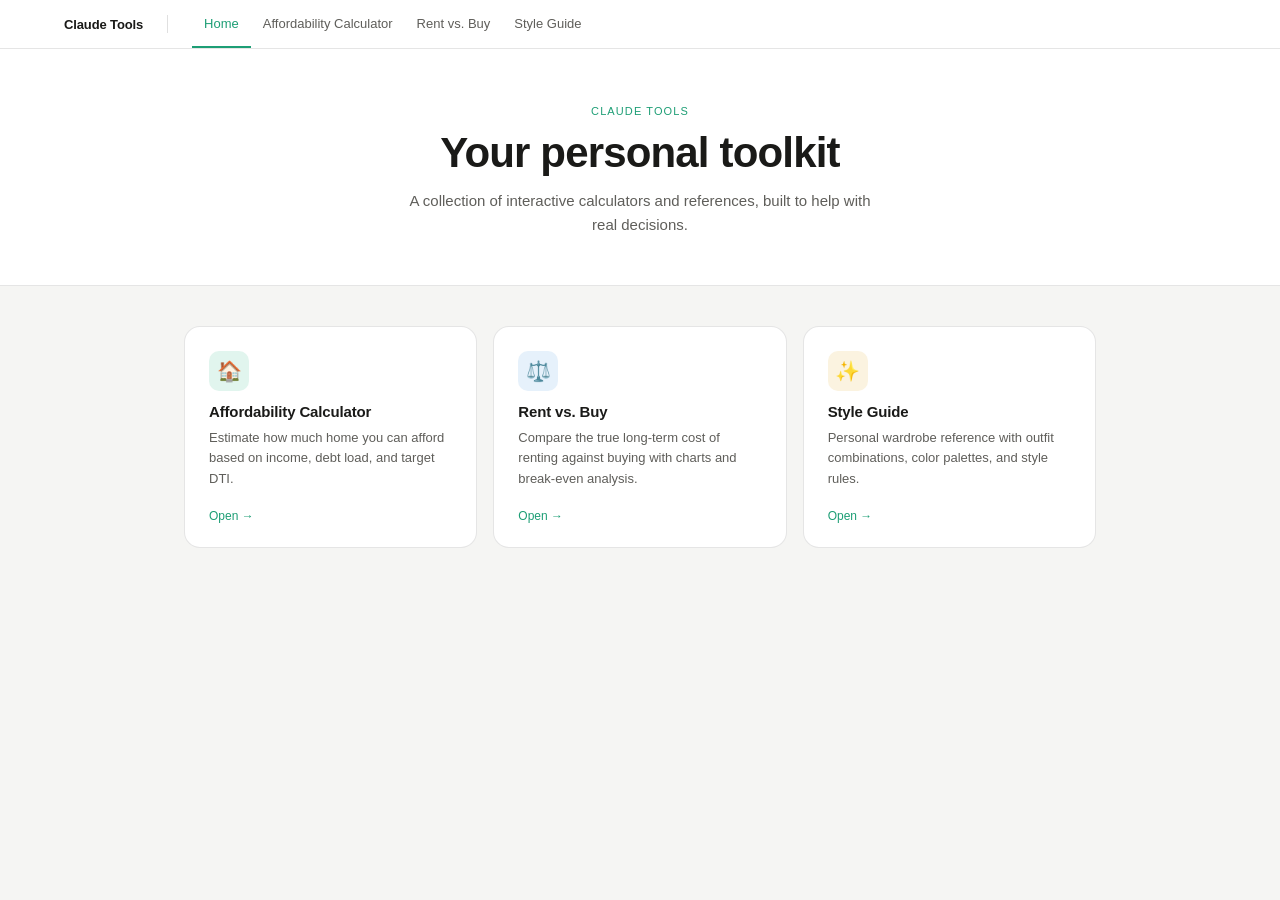
==== index.html @ 1bf618a7 "Initial commit — cohesive multi-tool site with shared navbar Wraps three existing HTML tools (home a" ====
<!DOCTYPE html>
<html lang="en">
<head>
  <meta charset="UTF-8">
  <meta name="viewport" content="width=device-width, initial-scale=1.0">
  <title>Claude Tools</title>
  <link rel="stylesheet" href="navbar.css">
  <style>
    *, *::before, *::after { box-sizing: border-box; margin: 0; padding: 0; }
    :root {
      --color-background-primary: #ffffff;
      --color-background-secondary: #f5f5f3;
      --color-text-primary: #1a1a18;
      --color-text-secondary: #5f5e5a;
      --color-text-tertiary: #888780;
      --color-border-tertiary: rgba(0,0,0,0.10);
      --font-sans: -apple-system, BlinkMacSystemFont, 'Segoe UI', sans-serif;
    }
    body {
      font-family: var(--font-sans);
      background: var(--color-background-secondary);
      color: var(--color-text-primary);
      -webkit-font-smoothing: antialiased;
    }
    .hero {
      background: var(--color-background-primary);
      border-bottom: 1px solid var(--color-border-tertiary);
      padding: 3.5rem 1.5rem 3rem;
      text-align: center;
    }
    .hero-eyebrow {
      font-size: 11px;
      font-weight: 500;
      letter-spacing: 0.1em;
      text-transform: uppercase;
      color: #1D9E75;
      margin-bottom: 0.75rem;
    }
    .hero-title {
      font-size: clamp(28px, 5vw, 42px);
      font-weight: 600;
      color: var(--color-text-primary);
      letter-spacing: -0.02em;
      line-height: 1.15;
      margin-bottom: 0.75rem;
    }
    .hero-sub {
      font-size: 15px;
      color: var(--color-text-secondary);
      max-width: 480px;
      margin: 0 auto;
      line-height: 1.6;
    }
    .grid-wrap {
      max-width: 960px;
      margin: 0 auto;
      padding: 2.5rem 1.5rem 4rem;
      display: grid;
      grid-template-columns: repeat(auto-fill, minmax(260px, 1fr));
      gap: 16px;
    }
    .tool-card {
      background: var(--color-background-primary);
      border: 1px solid var(--color-border-tertiary);
      border-radius: 16px;
      padding: 1.5rem;
      text-decoration: none;
      color: inherit;
      display: flex;
      flex-direction: column;
      gap: 0.5rem;
      transition: box-shadow 0.15s, transform 0.15s;
    }
    .tool-card:hover {
      box-shadow: 0 4px 24px rgba(0,0,0,0.08);
      transform: translateY(-2px);
    }
    .card-icon {
      width: 40px;
      height: 40px;
      border-radius: 10px;
      display: flex;
      align-items: center;
      justify-content: center;
      font-size: 20px;
      margin-bottom: 0.25rem;
    }
    .icon-green { background: #E1F5EE; }
    .icon-blue  { background: #E6F1FB; }
    .icon-gold  { background: #FBF3E0; }
    .card-title {
      font-size: 15px;
      font-weight: 600;
      color: var(--color-text-primary);
      letter-spacing: -0.01em;
    }
    .card-desc {
      font-size: 13px;
      color: var(--color-text-secondary);
      line-height: 1.55;
    }
    .card-arrow {
      margin-top: auto;
      padding-top: 0.75rem;
      font-size: 12px;
      font-weight: 500;
      color: #1D9E75;
    }
  </style>
</head>
<body>
  <!-- navbar injected by navbar.js -->
  <script src="navbar.js"></script>

  <header class="hero">
    <p class="hero-eyebrow">Claude Tools</p>
    <h1 class="hero-title">Your personal toolkit</h1>
    <p class="hero-sub">A collection of interactive calculators and references, built to help with real decisions.</p>
  </header>

  <main>
    <div class="grid-wrap">

      <a class="tool-card" href="home_affordability_calculator_v6.html">
        <div class="card-icon icon-green">🏠</div>
        <p class="card-title">Affordability Calculator</p>
        <p class="card-desc">Estimate how much home you can afford based on income, debt load, and target DTI.</p>
        <p class="card-arrow">Open →</p>
      </a>

      <a class="tool-card" href="rent_vs_buy_calculator.html">
        <div class="card-icon icon-blue">⚖️</div>
        <p class="card-title">Rent vs. Buy</p>
        <p class="card-desc">Compare the true long-term cost of renting against buying with charts and break-even analysis.</p>
        <p class="card-arrow">Open →</p>
      </a>

      <a class="tool-card" href="style_guide.html">
        <div class="card-icon icon-gold">✨</div>
        <p class="card-title">Style Guide</p>
        <p class="card-desc">Personal wardrobe reference with outfit combinations, color palettes, and style rules.</p>
        <p class="card-arrow">Open →</p>
      </a>

      <!-- ADD NEW TOOL CARDS HERE — see ADDING_APPS.md for instructions -->

    </div>
  </main>
</body>
</html>
---- navbar.css ----
/* Shared navbar — included in every tool page */
#ct-navbar {
  position: sticky;
  top: 0;
  z-index: 1000;
  background: #ffffff;
  border-bottom: 1px solid rgba(0,0,0,0.10);
  font-family: -apple-system, BlinkMacSystemFont, 'Segoe UI', sans-serif;
  -webkit-font-smoothing: antialiased;
}

#ct-navbar .ct-nav-inner {
  display: flex;
  align-items: center;
  gap: 0;
  max-width: 1200px;
  margin: 0 auto;
  padding: 0 1.5rem;
  height: 48px;
}

#ct-navbar .ct-nav-brand {
  font-size: 13px;
  font-weight: 600;
  color: #1a1a18;
  text-decoration: none;
  letter-spacing: -0.01em;
  margin-right: 1.5rem;
  white-space: nowrap;
}

#ct-navbar .ct-nav-brand:hover { color: #1D9E75; }

#ct-navbar .ct-nav-divider {
  width: 1px;
  height: 18px;
  background: rgba(0,0,0,0.12);
  margin-right: 1.5rem;
  flex-shrink: 0;
}

#ct-navbar .ct-nav-links {
  display: flex;
  align-items: center;
  gap: 0;
  list-style: none;
  margin: 0;
  padding: 0;
  flex: 1;
  overflow-x: auto;
  scrollbar-width: none;
}

#ct-navbar .ct-nav-links::-webkit-scrollbar { display: none; }

#ct-navbar .ct-nav-links li a {
  display: block;
  padding: 0 0.75rem;
  height: 48px;
  line-height: 48px;
  font-size: 13px;
  font-weight: 400;
  color: #5f5e5a;
  text-decoration: none;
  white-space: nowrap;
  border-bottom: 2px solid transparent;
  transition: color 0.15s, border-color 0.15s;
}

#ct-navbar .ct-nav-links li a:hover {
  color: #1a1a18;
  border-bottom-color: rgba(0,0,0,0.15);
}

#ct-navbar .ct-nav-links li a.ct-active {
  color: #1D9E75;
  font-weight: 500;
  border-bottom-color: #1D9E75;
}

/* Push page content down so sticky nav doesn't overlap anything
   that was already at the top */
body.ct-has-navbar {
  /* nothing needed — navbar is in-flow */
}
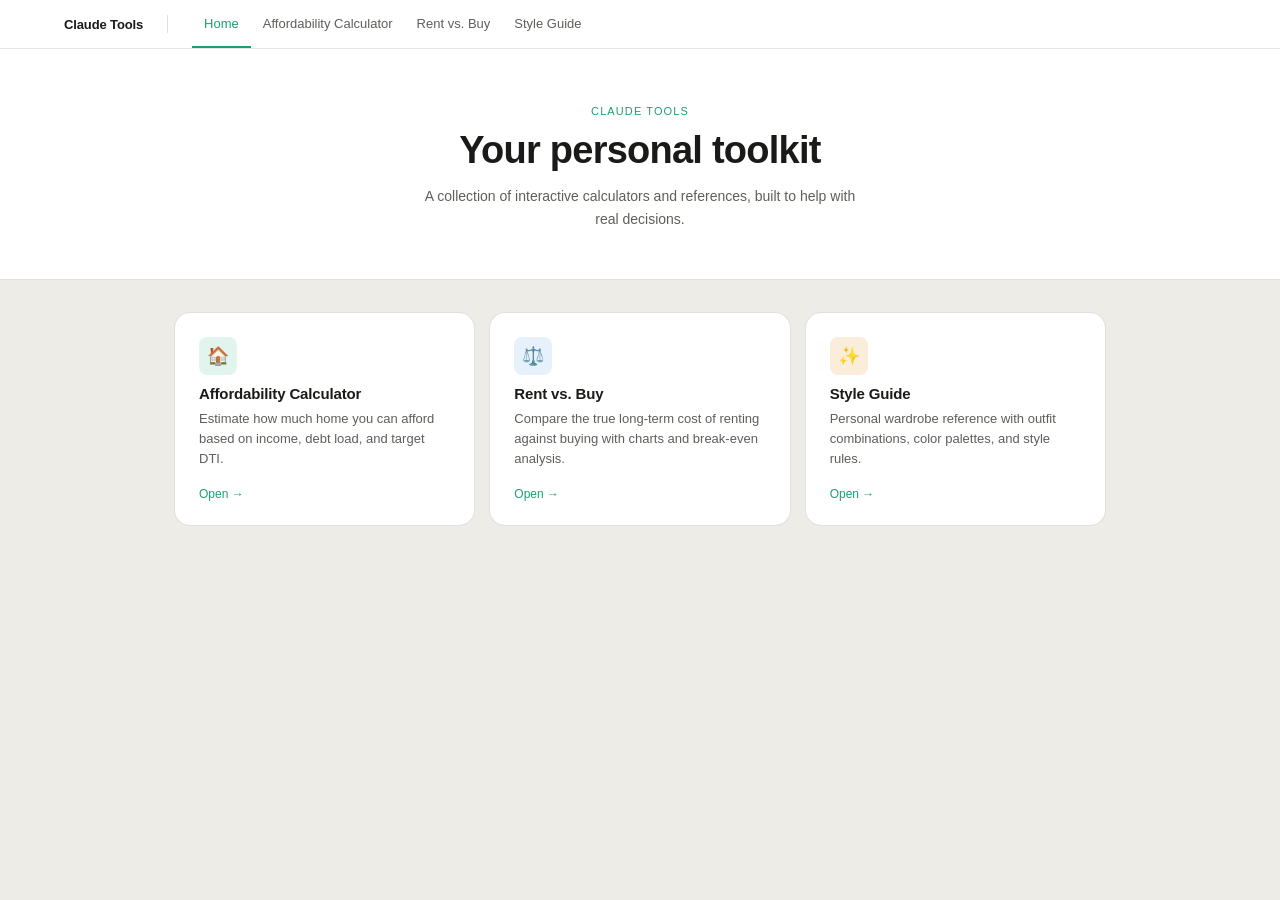
==== commit 1dc97f3c: "Unify design system across all apps to match rent-vs-buy style Extracts shared design tokens, layout" ====
--- a/index.html
+++ b/index.html
@@ -5,26 +5,11 @@
   <meta name="viewport" content="width=device-width, initial-scale=1.0">
   <title>Claude Tools</title>
   <link rel="stylesheet" href="navbar.css">
+  <link rel="stylesheet" href="styles.css">
   <style>
-    *, *::before, *::after { box-sizing: border-box; margin: 0; padding: 0; }
-    :root {
-      --color-background-primary: #ffffff;
-      --color-background-secondary: #f5f5f3;
-      --color-text-primary: #1a1a18;
-      --color-text-secondary: #5f5e5a;
-      --color-text-tertiary: #888780;
-      --color-border-tertiary: rgba(0,0,0,0.10);
-      --font-sans: -apple-system, BlinkMacSystemFont, 'Segoe UI', sans-serif;
-    }
-    body {
-      font-family: var(--font-sans);
-      background: var(--color-background-secondary);
-      color: var(--color-text-primary);
-      -webkit-font-smoothing: antialiased;
-    }
     .hero {
       background: var(--color-background-primary);
-      border-bottom: 1px solid var(--color-border-tertiary);
+      border-bottom: 0.5px solid var(--color-border-tertiary);
       padding: 3.5rem 1.5rem 3rem;
       text-align: center;
     }
@@ -33,11 +18,11 @@
       font-weight: 500;
       letter-spacing: 0.1em;
       text-transform: uppercase;
-      color: #1D9E75;
+      color: var(--color-accent);
       margin-bottom: 0.75rem;
     }
     .hero-title {
-      font-size: clamp(28px, 5vw, 42px);
+      font-size: clamp(26px, 5vw, 38px);
       font-weight: 600;
       color: var(--color-text-primary);
       letter-spacing: -0.02em;
@@ -45,49 +30,46 @@
       margin-bottom: 0.75rem;
     }
     .hero-sub {
-      font-size: 15px;
+      font-size: 14px;
       color: var(--color-text-secondary);
-      max-width: 480px;
+      max-width: 440px;
       margin: 0 auto;
-      line-height: 1.6;
+      line-height: 1.65;
     }
     .grid-wrap {
-      max-width: 960px;
+      max-width: 980px;
       margin: 0 auto;
-      padding: 2.5rem 1.5rem 4rem;
+      padding: 2rem 1.5rem 4rem;
       display: grid;
       grid-template-columns: repeat(auto-fill, minmax(260px, 1fr));
-      gap: 16px;
+      gap: 14px;
     }
     .tool-card {
       background: var(--color-background-primary);
-      border: 1px solid var(--color-border-tertiary);
-      border-radius: 16px;
+      border: 0.5px solid var(--color-border-tertiary);
+      border-radius: var(--radius-xl);
       padding: 1.5rem;
       text-decoration: none;
       color: inherit;
       display: flex;
       flex-direction: column;
-      gap: 0.5rem;
+      gap: 0.4rem;
       transition: box-shadow 0.15s, transform 0.15s;
     }
     .tool-card:hover {
-      box-shadow: 0 4px 24px rgba(0,0,0,0.08);
+      box-shadow: 0 4px 20px rgba(0,0,0,0.08);
       transform: translateY(-2px);
     }
     .card-icon {
-      width: 40px;
-      height: 40px;
-      border-radius: 10px;
+      width: 38px;
+      height: 38px;
+      border-radius: var(--radius-md);
       display: flex;
       align-items: center;
       justify-content: center;
-      font-size: 20px;
+      font-size: 18px;
       margin-bottom: 0.25rem;
     }
-    .icon-green { background: #E1F5EE; }
-    .icon-blue  { background: #E6F1FB; }
-    .icon-gold  { background: #FBF3E0; }
     .card-title {
       font-size: 15px;
       font-weight: 600;
@@ -104,12 +86,11 @@
       padding-top: 0.75rem;
       font-size: 12px;
       font-weight: 500;
-      color: #1D9E75;
+      color: var(--color-accent);
     }
   </style>
 </head>
 <body>
-  <!-- navbar injected by navbar.js -->
   <script src="navbar.js"></script>
 
   <header class="hero">
@@ -122,21 +103,21 @@
     <div class="grid-wrap">
 
       <a class="tool-card" href="home_affordability_calculator_v6.html">
-        <div class="card-icon icon-green">🏠</div>
+        <div class="card-icon tag-icon-green">🏠</div>
         <p class="card-title">Affordability Calculator</p>
         <p class="card-desc">Estimate how much home you can afford based on income, debt load, and target DTI.</p>
         <p class="card-arrow">Open →</p>
       </a>
 
       <a class="tool-card" href="rent_vs_buy_calculator.html">
-        <div class="card-icon icon-blue">⚖️</div>
+        <div class="card-icon tag-icon-blue">⚖️</div>
         <p class="card-title">Rent vs. Buy</p>
         <p class="card-desc">Compare the true long-term cost of renting against buying with charts and break-even analysis.</p>
         <p class="card-arrow">Open →</p>
       </a>
 
       <a class="tool-card" href="style_guide.html">
-        <div class="card-icon icon-gold">✨</div>
+        <div class="card-icon tag-icon-amber">✨</div>
         <p class="card-title">Style Guide</p>
         <p class="card-desc">Personal wardrobe reference with outfit combinations, color palettes, and style rules.</p>
         <p class="card-arrow">Open →</p>
--- a/styles.css
+++ b/styles.css
@@ -0,0 +1,482 @@
+/* ─── Shared design system ───────────────────────────────────────────────── */
+
+*, *::before, *::after { box-sizing: border-box; margin: 0; padding: 0; }
+
+:root {
+  --color-background-primary:   #ffffff;
+  --color-background-secondary: #f5f5f3;
+  --color-background-tertiary:  #eeece6;
+  --color-text-primary:         #1a1a18;
+  --color-text-secondary:       #5f5e5a;
+  --color-text-tertiary:        #888780;
+  --color-border-tertiary:      rgba(0,0,0,0.12);
+  --color-border-secondary:     rgba(0,0,0,0.22);
+  --color-accent:               #1D9E75;
+  --color-accent-bg:            #E1F5EE;
+  --color-accent-text:          #0F6E56;
+  --color-blue:                 #185FA5;
+  --color-blue-bg:              #E6F1FB;
+  --color-amber:                #BA7517;
+  --color-amber-bg:             #FAEEDA;
+  --color-amber-text:           #633806;
+  --color-red:                  #A32D2D;
+  --color-red-bg:               #FCEBEB;
+  --font-sans: -apple-system, BlinkMacSystemFont, 'Segoe UI', sans-serif;
+  --radius-sm: 6px;
+  --radius-md: 8px;
+  --radius-lg: 12px;
+  --radius-xl: 16px;
+}
+
+@media (prefers-color-scheme: dark) {
+  :root {
+    --color-background-primary:   #1e1e1c;
+    --color-background-secondary: #2a2a27;
+    --color-background-tertiary:  #323230;
+    --color-text-primary:         #f0ede6;
+    --color-text-secondary:       #b4b2a9;
+    --color-text-tertiary:        #888780;
+    --color-border-tertiary:      rgba(255,255,255,0.10);
+    --color-border-secondary:     rgba(255,255,255,0.18);
+    --color-accent-bg:            rgba(29,158,117,0.15);
+    --color-accent-text:          #3ecfa0;
+    --color-blue-bg:              rgba(24,95,165,0.15);
+    --color-amber-bg:             rgba(250,238,218,0.10);
+    --color-amber-text:           #e8b060;
+    --color-red-bg:               rgba(252,235,235,0.08);
+  }
+}
+
+/* ─── Base ───────────────────────────────────────────────────────────────── */
+
+body {
+  font-family: var(--font-sans);
+  background: var(--color-background-tertiary);
+  color: var(--color-text-primary);
+  min-height: 100vh;
+  -webkit-font-smoothing: antialiased;
+}
+
+.sr-only {
+  position: absolute; width: 1px; height: 1px;
+  padding: 0; margin: -1px; overflow: hidden;
+  clip: rect(0,0,0,0); border: 0;
+}
+
+/* ─── Page shell ─────────────────────────────────────────────────────────── */
+
+.page {
+  max-width: 980px;
+  margin: 0 auto;
+  padding: 2rem 1.5rem;
+}
+
+.page-header { margin-bottom: 2rem; }
+
+.page-title {
+  font-size: 22px;
+  font-weight: 500;
+  color: var(--color-text-primary);
+  margin-bottom: 4px;
+}
+
+.page-sub {
+  font-size: 14px;
+  color: var(--color-text-secondary);
+  line-height: 1.6;
+}
+
+/* ─── Sidebar + results layout ───────────────────────────────────────────── */
+
+.layout {
+  display: grid;
+  grid-template-columns: 320px 1fr;
+  gap: 24px;
+  align-items: start;
+}
+
+@media (max-width: 720px) {
+  .layout { grid-template-columns: 1fr; }
+}
+
+.results-col {
+  display: flex;
+  flex-direction: column;
+  gap: 16px;
+}
+
+/* ─── Sidebar panel ──────────────────────────────────────────────────────── */
+
+.panel {
+  background: var(--color-background-primary);
+  border: 0.5px solid var(--color-border-tertiary);
+  border-radius: var(--radius-xl);
+  padding: 1.5rem;
+  position: sticky;
+  top: 60px; /* clears navbar */
+}
+
+.panel-title {
+  font-size: 12px;
+  font-weight: 500;
+  letter-spacing: 0.07em;
+  text-transform: uppercase;
+  color: var(--color-text-tertiary);
+  margin-bottom: 1.25rem;
+}
+
+/* ─── Section label ──────────────────────────────────────────────────────── */
+
+.section-label {
+  font-size: 11px;
+  font-weight: 500;
+  letter-spacing: 0.07em;
+  text-transform: uppercase;
+  color: var(--color-text-tertiary);
+  margin-bottom: 0.875rem;
+  padding-bottom: 0.5rem;
+  border-bottom: 0.5px solid var(--color-border-tertiary);
+}
+
+/* ─── Control inputs ─────────────────────────────────────────────────────── */
+
+.ctrl { margin-bottom: 1.1rem; }
+
+.ctrl-row {
+  display: flex;
+  justify-content: space-between;
+  align-items: baseline;
+  margin-bottom: 5px;
+}
+
+.ctrl-label {
+  font-size: 13px;
+  color: var(--color-text-secondary);
+}
+
+.ctrl-value {
+  font-size: 14px;
+  font-weight: 500;
+  color: var(--color-text-primary);
+}
+
+.ctrl-hint {
+  font-size: 11px;
+  color: var(--color-text-tertiary);
+  margin-top: 3px;
+}
+
+input[type=range] {
+  width: 100%;
+  accent-color: var(--color-accent);
+  cursor: pointer;
+}
+
+/* ─── Pill ───────────────────────────────────────────────────────────────── */
+
+.pill {
+  display: inline-flex;
+  align-items: center;
+  gap: 5px;
+  font-size: 11px;
+  font-weight: 500;
+  padding: 2px 8px;
+  border-radius: 99px;
+  margin-top: 4px;
+}
+
+.pill-amber { background: var(--color-amber-bg); color: var(--color-amber-text); }
+.pill-green { background: var(--color-accent-bg); color: var(--color-accent-text); }
+.pill-red   { background: var(--color-red-bg);   color: var(--color-red); }
+
+/* ─── Divider ────────────────────────────────────────────────────────────── */
+
+.divider {
+  height: 0.5px;
+  background: var(--color-border-tertiary);
+  margin: 1rem 0;
+}
+
+/* ─── Color utilities ────────────────────────────────────────────────────── */
+
+.green  { color: var(--color-accent); }
+.tgreen { color: var(--color-accent-text); }
+.red    { color: var(--color-red); }
+.blue   { color: var(--color-blue); }
+.amber  { color: var(--color-amber); }
+.muted  { color: var(--color-text-tertiary); }
+
+/* ─── Generic card ───────────────────────────────────────────────────────── */
+
+.card {
+  background: var(--color-background-primary);
+  border: 0.5px solid var(--color-border-tertiary);
+  border-radius: var(--radius-xl);
+  padding: 1.25rem 1.5rem;
+}
+
+/* ─── Compare card (two-column breakdown) ────────────────────────────────── */
+
+.compare-card { composes: card; }
+
+.compare-grid {
+  display: grid;
+  grid-template-columns: 1fr 1fr;
+  gap: 0;
+}
+
+.compare-col { padding: 0 1rem; }
+.compare-col:first-child { padding-left: 0; border-right: 0.5px solid var(--color-border-tertiary); }
+.compare-col:last-child  { padding-right: 0; }
+
+@media (max-width: 520px) {
+  .compare-grid { grid-template-columns: 1fr; gap: 1.25rem; }
+  .compare-col  { padding: 0; }
+  .compare-col:first-child { border-right: none; border-bottom: 0.5px solid var(--color-border-tertiary); padding-bottom: 1.25rem; }
+}
+
+.compare-tag {
+  display: flex;
+  align-items: center;
+  gap: 6px;
+  font-size: 11px;
+  font-weight: 500;
+  letter-spacing: 0.07em;
+  text-transform: uppercase;
+  color: var(--color-text-tertiary);
+  margin-bottom: 0.5rem;
+}
+
+.compare-tag .dot { width: 8px; height: 8px; border-radius: 99px; flex-shrink: 0; }
+
+.compare-number {
+  font-size: 26px;
+  font-weight: 500;
+  line-height: 1.1;
+  margin-bottom: 0.25rem;
+  letter-spacing: -0.01em;
+}
+
+.compare-caption {
+  font-size: 12px;
+  color: var(--color-text-tertiary);
+  margin-bottom: 0.875rem;
+}
+
+.compare-row {
+  display: flex;
+  justify-content: space-between;
+  padding: 5px 0;
+  font-size: 12.5px;
+  border-top: 0.5px solid var(--color-border-tertiary);
+}
+
+.compare-row:first-of-type { border-top: none; padding-top: 0; }
+.compare-row .lbl { color: var(--color-text-secondary); }
+.compare-row .val { color: var(--color-text-primary); font-weight: 500; text-align: right; }
+
+/* ─── Breakdown rows (used in affordability calc) ────────────────────────── */
+
+.breakdown-rows {
+  margin-top: 12px;
+  border-top: 0.5px solid var(--color-border-tertiary);
+  padding-top: 10px;
+}
+
+.br-row {
+  display: flex;
+  justify-content: space-between;
+  align-items: center;
+  padding: 5px 0;
+}
+
+.br-label { font-size: 13px; color: var(--color-text-secondary); }
+.br-val   { font-size: 13px; font-weight: 500; color: var(--color-text-primary); }
+
+.br-total {
+  display: flex;
+  justify-content: space-between;
+  align-items: center;
+  padding-top: 10px;
+  border-top: 0.5px solid var(--color-border-tertiary);
+  margin-top: 4px;
+}
+
+.br-total-label { font-size: 14px; font-weight: 500; color: var(--color-text-primary); }
+.br-total-val   { font-size: 16px; font-weight: 500; color: var(--color-text-primary); }
+
+/* ─── Tag icon (colored square) ──────────────────────────────────────────── */
+
+.tag-icon {
+  width: 26px;
+  height: 26px;
+  border-radius: 8px;
+  display: flex;
+  align-items: center;
+  justify-content: center;
+  font-size: 14px;
+  flex-shrink: 0;
+}
+
+.tag-icon-green  { background: var(--color-accent-bg);  color: var(--color-accent-text); }
+.tag-icon-blue   { background: var(--color-blue-bg);    color: var(--color-blue); }
+.tag-icon-amber  { background: var(--color-amber-bg);   color: var(--color-amber); }
+.tag-icon-purple { background: #EEEDFE; color: #534AB7; }
+
+/* ─── Two-stat grid ──────────────────────────────────────────────────────── */
+
+.two-stat {
+  display: grid;
+  grid-template-columns: 1fr 1fr;
+  gap: 12px;
+  margin-top: 4px;
+}
+
+.stat-label {
+  font-size: 11px;
+  color: var(--color-text-tertiary);
+  text-transform: uppercase;
+  letter-spacing: 0.06em;
+  margin-bottom: 4px;
+}
+
+.stat-val {
+  font-size: 22px;
+  font-weight: 500;
+  color: var(--color-text-primary);
+}
+
+.stat-sub { font-size: 12px; color: var(--color-text-tertiary); }
+
+/* ─── Progress bar ───────────────────────────────────────────────────────── */
+
+.progress-wrap {
+  margin: 12px 0 6px;
+  height: 5px;
+  background: var(--color-background-secondary);
+  border-radius: 3px;
+  overflow: hidden;
+}
+
+.progress-fill {
+  height: 100%;
+  border-radius: 3px;
+  transition: width 0.2s, background 0.2s;
+}
+
+.progress-labels {
+  display: flex;
+  justify-content: space-between;
+  font-size: 11px;
+  color: var(--color-text-tertiary);
+}
+
+/* ─── Card tag row (icon + label) ────────────────────────────────────────── */
+
+.card-tag-row {
+  display: flex;
+  align-items: center;
+  gap: 8px;
+  margin-bottom: 12px;
+}
+
+.card-tag {
+  font-size: 11px;
+  font-weight: 500;
+  letter-spacing: 0.08em;
+  text-transform: uppercase;
+  color: var(--color-text-tertiary);
+}
+
+.card-big-val {
+  font-size: 36px;
+  font-weight: 500;
+  line-height: 1;
+  margin-bottom: 4px;
+}
+
+.card-footnote {
+  display: flex;
+  justify-content: space-between;
+  align-items: center;
+  font-size: 12px;
+  color: var(--color-text-tertiary);
+  margin-top: 8px;
+}
+
+/* ─── Hero summary card ──────────────────────────────────────────────────── */
+
+.hero-card {
+  background: var(--color-background-primary);
+  border: 0.5px solid var(--color-border-tertiary);
+  border-radius: var(--radius-xl);
+  padding: 1.5rem 1.75rem;
+}
+
+.hero-card.h-wait    { border-top: 3px solid var(--color-accent); }
+.hero-card.h-neutral { border-top: 3px solid #EF9F27; }
+.hero-card.h-buy     { border-top: 3px solid var(--color-blue); }
+
+.hero-eyebrow {
+  font-size: 11px;
+  font-weight: 500;
+  letter-spacing: 0.08em;
+  text-transform: uppercase;
+  color: var(--color-text-tertiary);
+  margin-bottom: 0.5rem;
+}
+
+.hero-number {
+  font-size: 42px;
+  font-weight: 500;
+  line-height: 1;
+  letter-spacing: -0.01em;
+  margin-bottom: 0.5rem;
+}
+
+.hero-headline {
+  font-size: 15px;
+  font-weight: 500;
+  color: var(--color-text-primary);
+  margin-bottom: 0.5rem;
+  line-height: 1.45;
+}
+
+.hero-explainer {
+  font-size: 13px;
+  color: var(--color-text-secondary);
+  line-height: 1.65;
+}
+
+/* ─── Chart card ─────────────────────────────────────────────────────────── */
+
+.chart-card {
+  background: var(--color-background-primary);
+  border: 0.5px solid var(--color-border-tertiary);
+  border-radius: var(--radius-xl);
+  padding: 1.25rem 1.5rem;
+}
+
+.chart-header {
+  display: flex;
+  justify-content: space-between;
+  align-items: center;
+  margin-bottom: 0.25rem;
+  flex-wrap: wrap;
+  gap: 8px;
+}
+
+.chart-title { font-size: 13px; font-weight: 500; color: var(--color-text-primary); }
+.chart-sub   { font-size: 11px; color: var(--color-text-tertiary); margin-bottom: 1rem; }
+
+.legend { display: flex; gap: 16px; flex-wrap: wrap; }
+
+.legend-item {
+  display: flex;
+  align-items: center;
+  gap: 6px;
+  font-size: 12px;
+  color: var(--color-text-secondary);
+}
+
+.legend-line { width: 18px; height: 2.5px; flex-shrink: 0; }
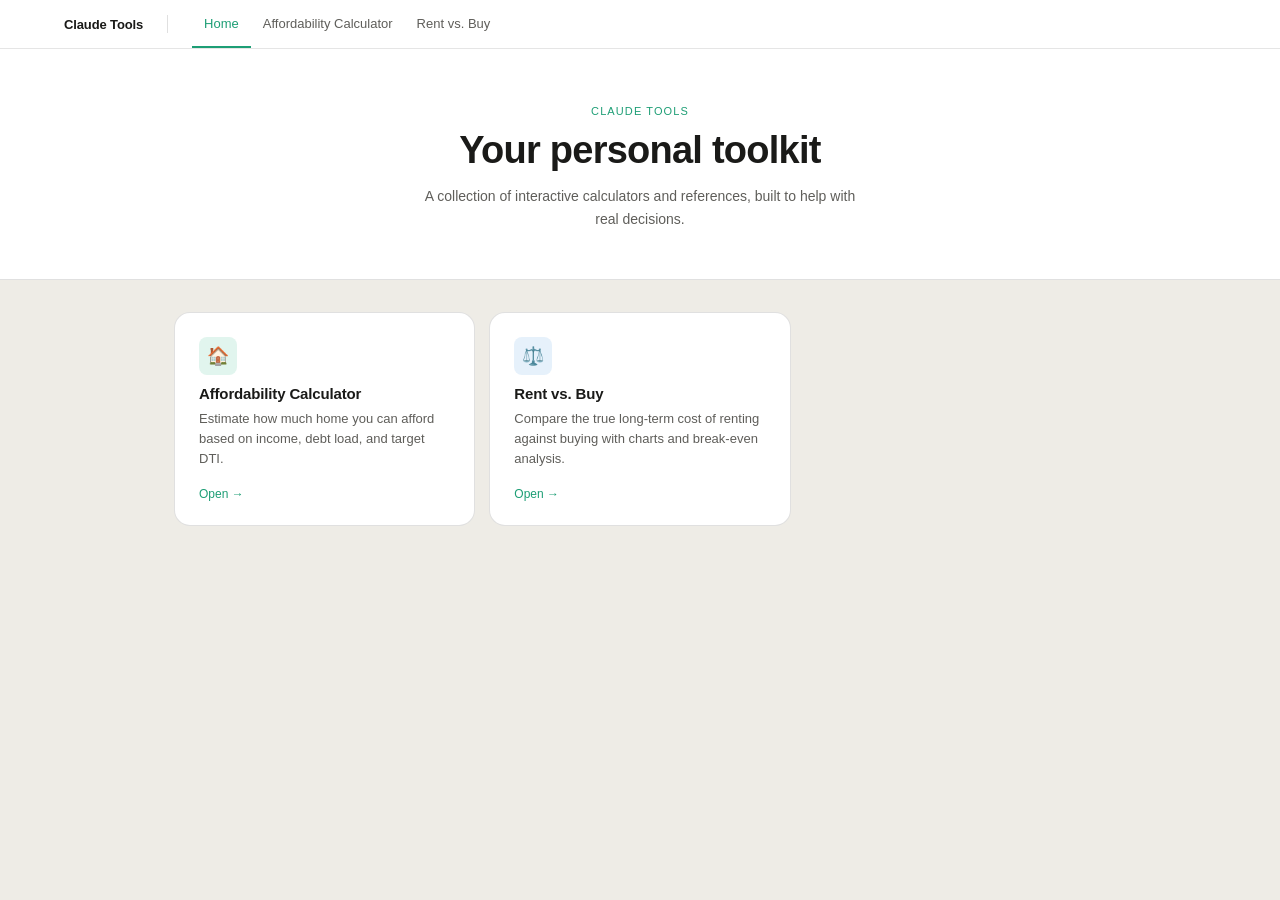
==== commit a56bec88: "Remove style guide from navbar and landing page Co-Authored-By: Claude Sonnet 4.6 <noreply@anthropic" ====
--- a/index.html
+++ b/index.html
@@ -116,13 +116,6 @@
         <p class="card-arrow">Open →</p>
       </a>
 
-      <a class="tool-card" href="style_guide.html">
-        <div class="card-icon tag-icon-amber">✨</div>
-        <p class="card-title">Style Guide</p>
-        <p class="card-desc">Personal wardrobe reference with outfit combinations, color palettes, and style rules.</p>
-        <p class="card-arrow">Open →</p>
-      </a>
-
       <!-- ADD NEW TOOL CARDS HERE — see ADDING_APPS.md for instructions -->
 
     </div>
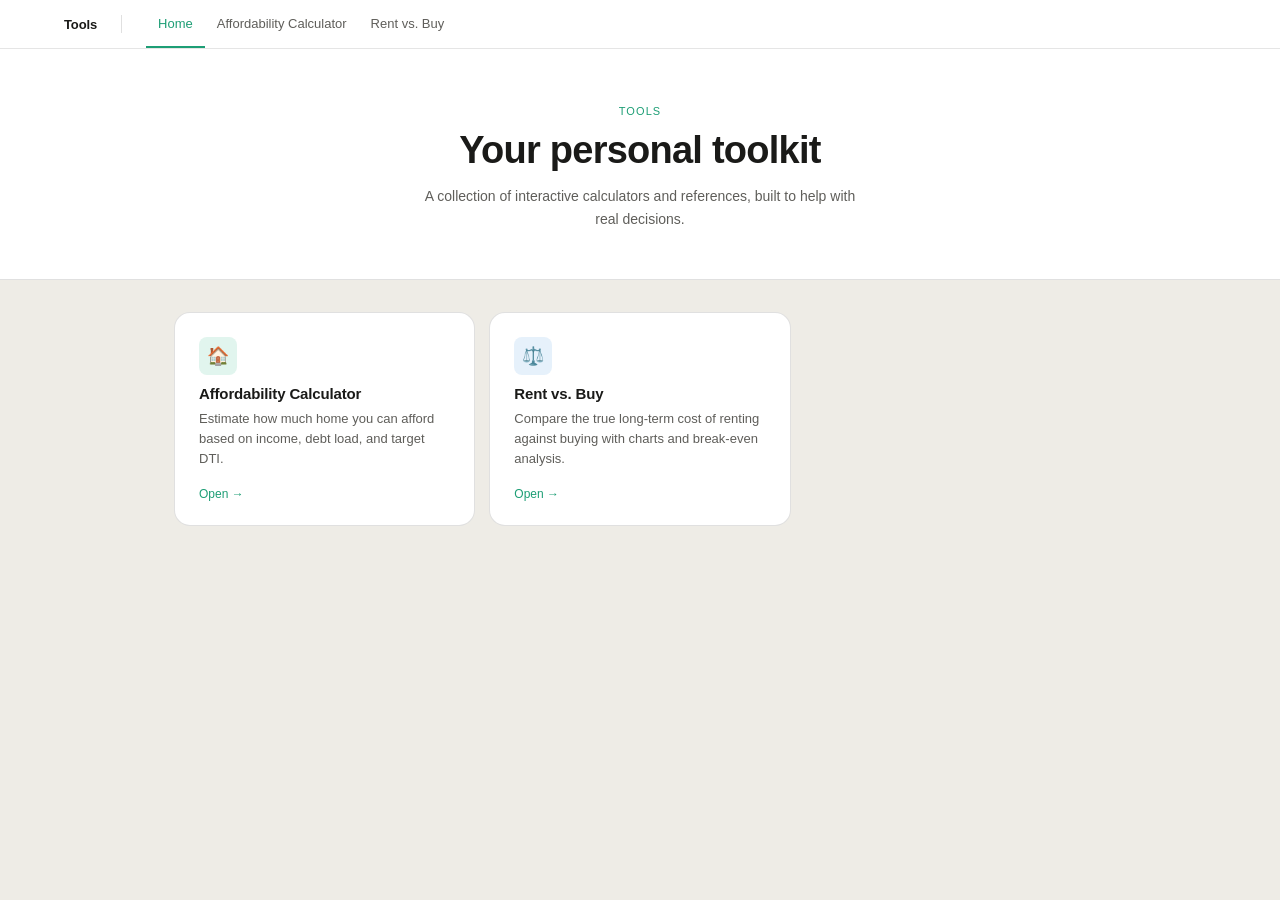
==== commit ca42d882: "Rename Claude Tools to Tools Co-Authored-By: Claude Sonnet 4.6 <noreply@anthropic.com>" ====
--- a/index.html
+++ b/index.html
@@ -3,7 +3,7 @@
 <head>
   <meta charset="UTF-8">
   <meta name="viewport" content="width=device-width, initial-scale=1.0">
-  <title>Claude Tools</title>
+  <title>Tools</title>
   <link rel="stylesheet" href="navbar.css">
   <link rel="stylesheet" href="styles.css">
   <style>
@@ -94,7 +94,7 @@
   <script src="navbar.js"></script>
 
   <header class="hero">
-    <p class="hero-eyebrow">Claude Tools</p>
+    <p class="hero-eyebrow">Tools</p>
     <h1 class="hero-title">Your personal toolkit</h1>
     <p class="hero-sub">A collection of interactive calculators and references, built to help with real decisions.</p>
   </header>
--- a/styles.css
+++ b/styles.css
@@ -97,6 +97,60 @@
 
 @media (max-width: 720px) {
   .layout { grid-template-columns: 1fr; }
+
+  /* Mobile tab switching — JS adds/removes these */
+  .panel.ct-mobile-hidden,
+  .results-col.ct-mobile-hidden { display: none !important; }
+
+  /* Extra bottom padding so content isn't hidden behind the tab bar */
+  .page { padding-bottom: 80px; }
+
+  /* Unstick the sidebar on mobile so it scrolls naturally */
+  .panel { position: static; }
+}
+
+/* ─── Mobile tab bar ─────────────────────────────────────────────────────── */
+
+#ct-tab-bar {
+  display: none; /* shown only on mobile via JS */
+  position: fixed;
+  bottom: 0;
+  left: 0;
+  right: 0;
+  z-index: 999;
+  background: var(--color-background-primary);
+  border-top: 0.5px solid var(--color-border-tertiary);
+  height: 60px;
+  padding: 0 1rem env(safe-area-inset-bottom, 0);
+  align-items: center;
+  justify-content: center;
+  gap: 8px;
+}
+
+.ct-tab {
+  flex: 1;
+  max-width: 200px;
+  height: 40px;
+  border: 0.5px solid var(--color-border-secondary);
+  border-radius: 10px;
+  background: transparent;
+  font-family: var(--font-sans);
+  font-size: 13px;
+  font-weight: 500;
+  color: var(--color-text-secondary);
+  cursor: pointer;
+  display: flex;
+  align-items: center;
+  justify-content: center;
+  gap: 6px;
+  transition: background 0.15s, color 0.15s, border-color 0.15s;
+  -webkit-tap-highlight-color: transparent;
+}
+
+.ct-tab.ct-tab-active {
+  background: var(--color-accent);
+  border-color: var(--color-accent);
+  color: #fff;
 }
 
 .results-col {
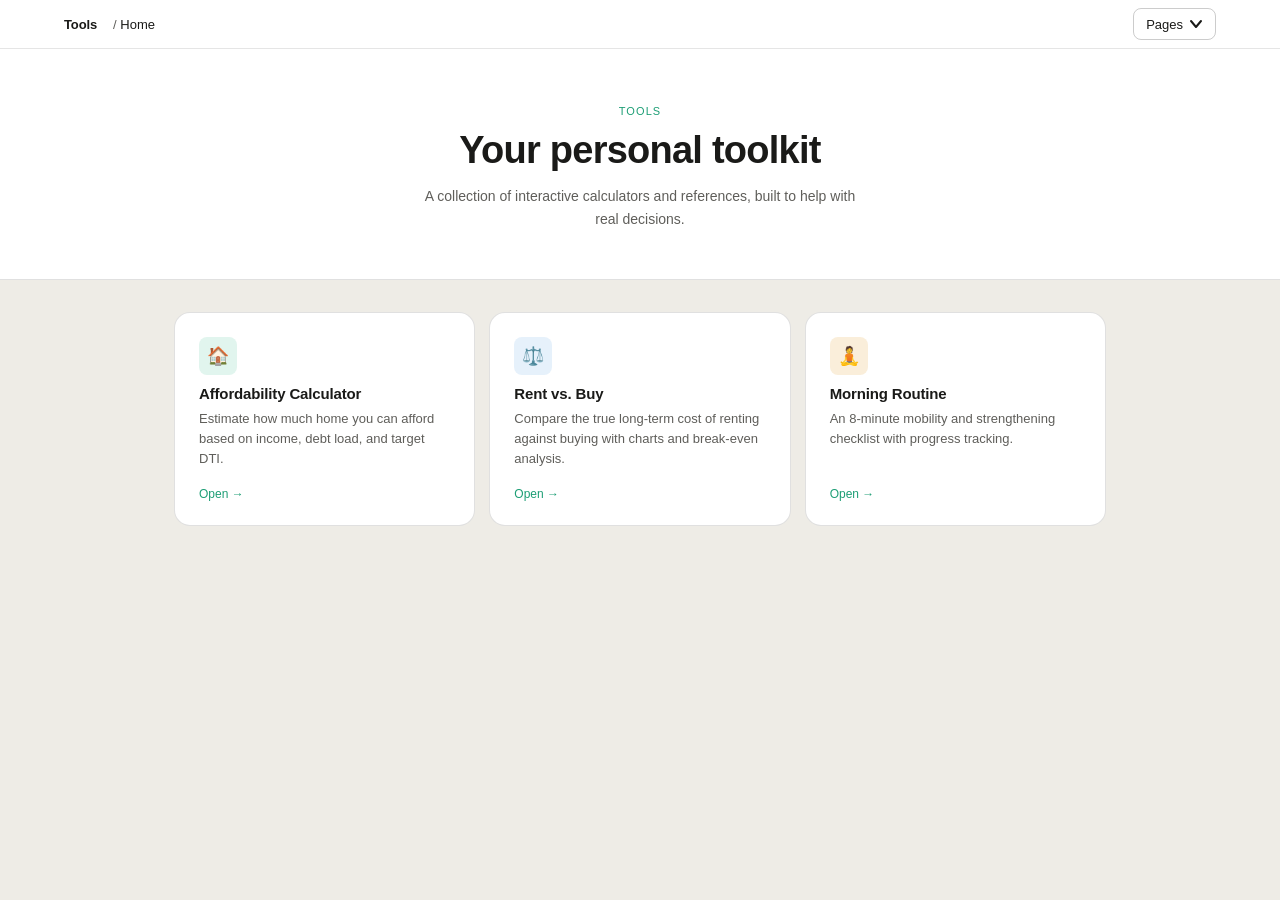
==== commit 04fb0931: "Add Morning Routine checklist app Adds an 8-minute mobility and strengthening checklist with progres" ====
--- a/index.html
+++ b/index.html
@@ -116,6 +116,13 @@
         <p class="card-arrow">Open →</p>
       </a>
 
+      <a class="tool-card" href="daily_routine_card.html">
+        <div class="card-icon tag-icon-amber">🧘</div>
+        <p class="card-title">Morning Routine</p>
+        <p class="card-desc">An 8-minute mobility and strengthening checklist with progress tracking.</p>
+        <p class="card-arrow">Open →</p>
+      </a>
+
       <!-- ADD NEW TOOL CARDS HERE — see ADDING_APPS.md for instructions -->
 
     </div>
--- a/navbar.css
+++ b/navbar.css
@@ -1,4 +1,4 @@
-/* Shared navbar — included in every tool page */
+/* Shared navbar */
 #ct-navbar {
   position: sticky;
   top: 0;
@@ -12,74 +12,133 @@
 #ct-navbar .ct-nav-inner {
   display: flex;
   align-items: center;
-  gap: 0;
   max-width: 1200px;
   margin: 0 auto;
   padding: 0 1.5rem;
   height: 48px;
+  gap: 1rem;
 }
 
+/* Brand */
 #ct-navbar .ct-nav-brand {
   font-size: 13px;
   font-weight: 600;
   color: #1a1a18;
   text-decoration: none;
   letter-spacing: -0.01em;
-  margin-right: 1.5rem;
+  white-space: nowrap;
+  flex-shrink: 0;
+}
+#ct-navbar .ct-nav-brand:hover { color: #1D9E75; }
+
+/* Active page label — shown between brand and dropdown button */
+#ct-navbar .ct-nav-current {
+  font-size: 13px;
+  color: #5f5e5a;
+  flex: 1;
+  overflow: hidden;
+  text-overflow: ellipsis;
   white-space: nowrap;
 }
 
-#ct-navbar .ct-nav-brand:hover { color: #1D9E75; }
-
-#ct-navbar .ct-nav-divider {
-  width: 1px;
-  height: 18px;
-  background: rgba(0,0,0,0.12);
-  margin-right: 1.5rem;
-  flex-shrink: 0;
+#ct-navbar .ct-nav-current span {
+  color: #1a1a18;
+  font-weight: 500;
 }
 
-#ct-navbar .ct-nav-links {
+/* Dropdown trigger button */
+#ct-navbar .ct-nav-toggle {
   display: flex;
   align-items: center;
-  gap: 0;
-  list-style: none;
-  margin: 0;
-  padding: 0;
-  flex: 1;
-  overflow-x: auto;
-  scrollbar-width: none;
+  gap: 6px;
+  padding: 0 12px;
+  height: 32px;
+  border: 0.5px solid rgba(0,0,0,0.20);
+  border-radius: 8px;
+  background: transparent;
+  font-family: inherit;
+  font-size: 13px;
+  font-weight: 500;
+  color: #1a1a18;
+  cursor: pointer;
+  white-space: nowrap;
+  flex-shrink: 0;
+  -webkit-tap-highlight-color: transparent;
+  transition: background 0.12s, border-color 0.12s;
+}
+#ct-navbar .ct-nav-toggle:hover { background: #f5f5f3; }
+#ct-navbar .ct-nav-toggle[aria-expanded="true"] {
+  background: #f5f5f3;
+  border-color: rgba(0,0,0,0.30);
 }
 
-#ct-navbar .ct-nav-links::-webkit-scrollbar { display: none; }
+.ct-nav-toggle-chevron {
+  width: 14px;
+  height: 14px;
+  display: block;
+  transition: transform 0.2s;
+}
+#ct-navbar .ct-nav-toggle[aria-expanded="true"] .ct-nav-toggle-chevron {
+  transform: rotate(180deg);
+}
 
-#ct-navbar .ct-nav-links li a {
-  display: block;
-  padding: 0 0.75rem;
-  height: 48px;
-  line-height: 48px;
+/* Dropdown menu */
+#ct-nav-dropdown {
+  position: fixed;
+  top: 49px; /* just below the navbar */
+  right: 1.5rem;
+  min-width: 220px;
+  background: #ffffff;
+  border: 0.5px solid rgba(0,0,0,0.14);
+  border-radius: 12px;
+  box-shadow: 0 8px 32px rgba(0,0,0,0.12), 0 2px 8px rgba(0,0,0,0.06);
+  padding: 6px;
+  z-index: 999;
+  /* Animation */
+  opacity: 0;
+  transform: translateY(-6px);
+  pointer-events: none;
+  transition: opacity 0.15s, transform 0.15s;
+}
+
+#ct-nav-dropdown.ct-open {
+  opacity: 1;
+  transform: translateY(0);
+  pointer-events: auto;
+}
+
+#ct-nav-dropdown a {
+  display: flex;
+  align-items: center;
+  justify-content: space-between;
+  padding: 9px 12px;
+  border-radius: 7px;
   font-size: 13px;
   font-weight: 400;
   color: #5f5e5a;
   text-decoration: none;
-  white-space: nowrap;
-  border-bottom: 2px solid transparent;
-  transition: color 0.15s, border-color 0.15s;
+  transition: background 0.1s, color 0.1s;
+}
+#ct-nav-dropdown a:hover { background: #f5f5f3; color: #1a1a18; }
+
+#ct-nav-dropdown a.ct-active {
+  color: #1D9E75;
+  font-weight: 500;
+}
+#ct-nav-dropdown a.ct-active::after {
+  content: '';
+  width: 6px;
+  height: 6px;
+  border-radius: 50%;
+  background: #1D9E75;
+  flex-shrink: 0;
 }
 
-#ct-navbar .ct-nav-links li a:hover {
-  color: #1a1a18;
-  border-bottom-color: rgba(0,0,0,0.15);
+/* Backdrop to close on outside click */
+#ct-nav-backdrop {
+  display: none;
+  position: fixed;
+  inset: 0;
+  z-index: 998;
 }
-
-#ct-navbar .ct-nav-links li a.ct-active {
-  color: #1D9E75;
-  font-weight: 500;
-  border-bottom-color: #1D9E75;
-}
-
-/* Push page content down so sticky nav doesn't overlap anything
-   that was already at the top */
-body.ct-has-navbar {
-  /* nothing needed — navbar is in-flow */
-}
+#ct-nav-backdrop.ct-open { display: block; }
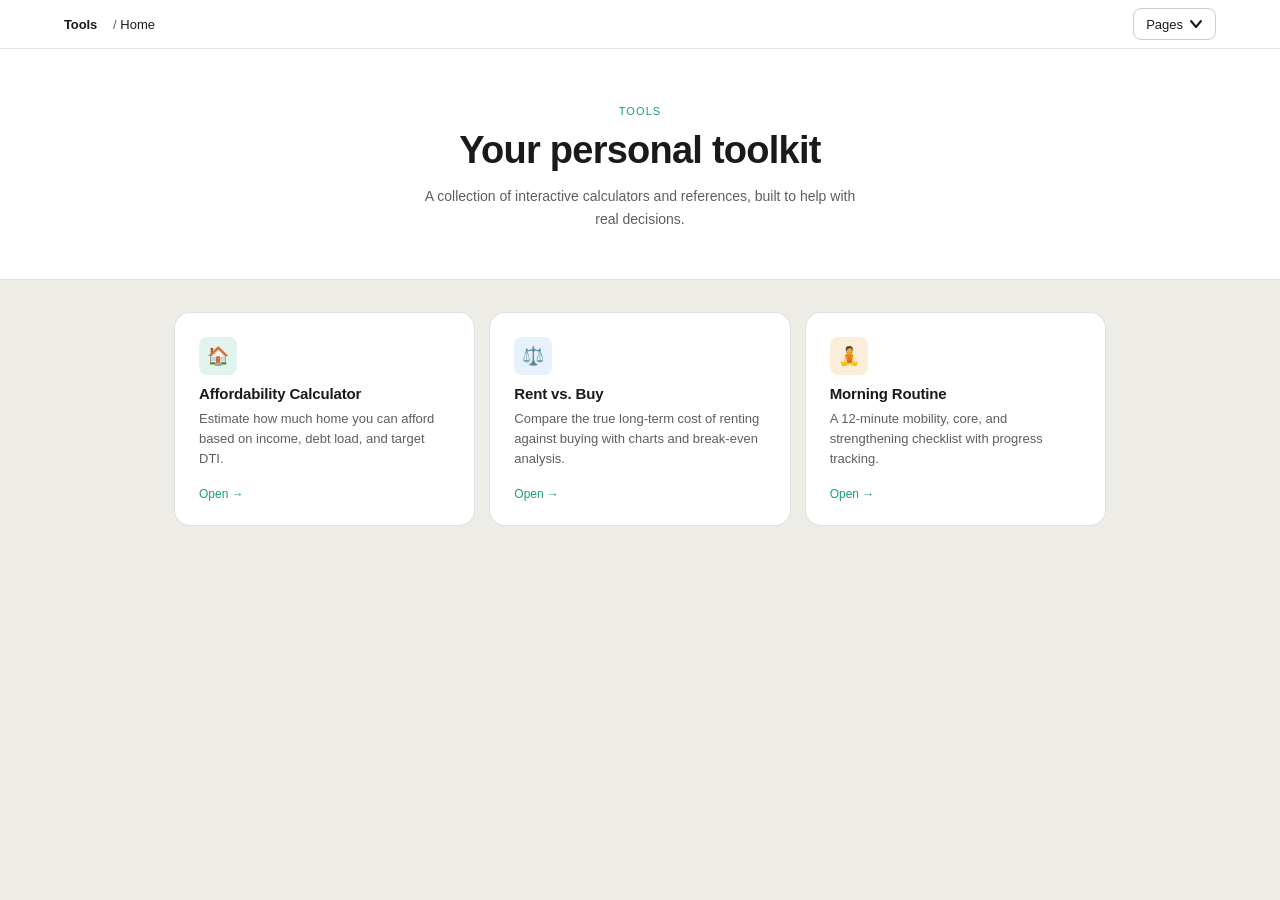
==== commit a3ec4f26: "Update Morning Routine to v2 with anterior pelvic tilt exercises Adds three new exercises (kneeling " ====
--- a/index.html
+++ b/index.html
@@ -119,7 +119,7 @@
       <a class="tool-card" href="daily_routine_card.html">
         <div class="card-icon tag-icon-amber">🧘</div>
         <p class="card-title">Morning Routine</p>
-        <p class="card-desc">An 8-minute mobility and strengthening checklist with progress tracking.</p>
+        <p class="card-desc">A 12-minute mobility, core, and strengthening checklist with progress tracking.</p>
         <p class="card-arrow">Open →</p>
       </a>
 
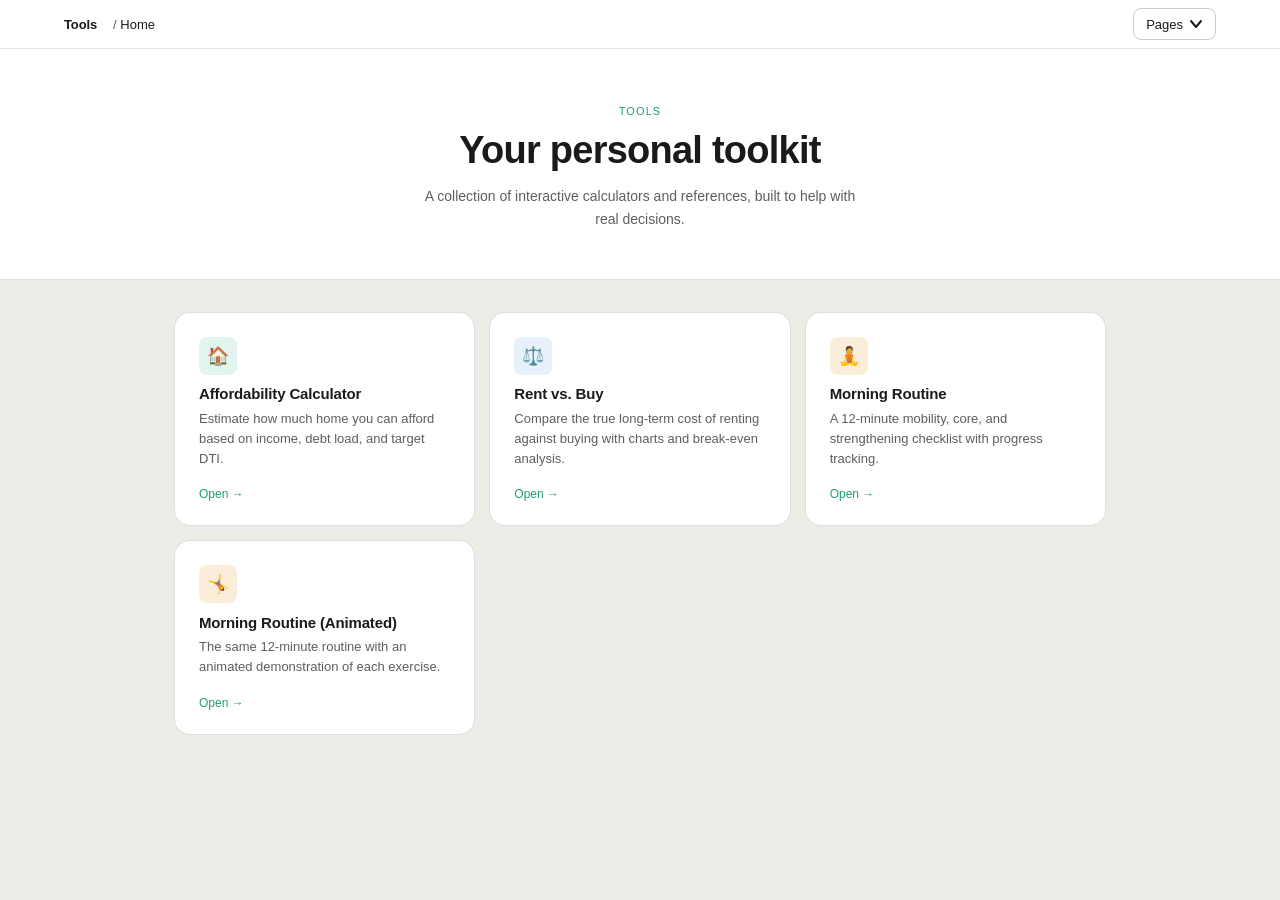
==== commit 2c9ff31a: "Add animated Morning Routine (v4) with exercise demonstrations Each of the 9 exercise cards now has " ====
--- a/index.html
+++ b/index.html
@@ -123,6 +123,13 @@
         <p class="card-arrow">Open →</p>
       </a>
 
+      <a class="tool-card" href="2026-10-05-daily-routine-card-v4.html">
+        <div class="card-icon tag-icon-amber">🤸</div>
+        <p class="card-title">Morning Routine (Animated)</p>
+        <p class="card-desc">The same 12-minute routine with an animated demonstration of each exercise.</p>
+        <p class="card-arrow">Open →</p>
+      </a>
+
       <!-- ADD NEW TOOL CARDS HERE — see ADDING_APPS.md for instructions -->
 
     </div>
